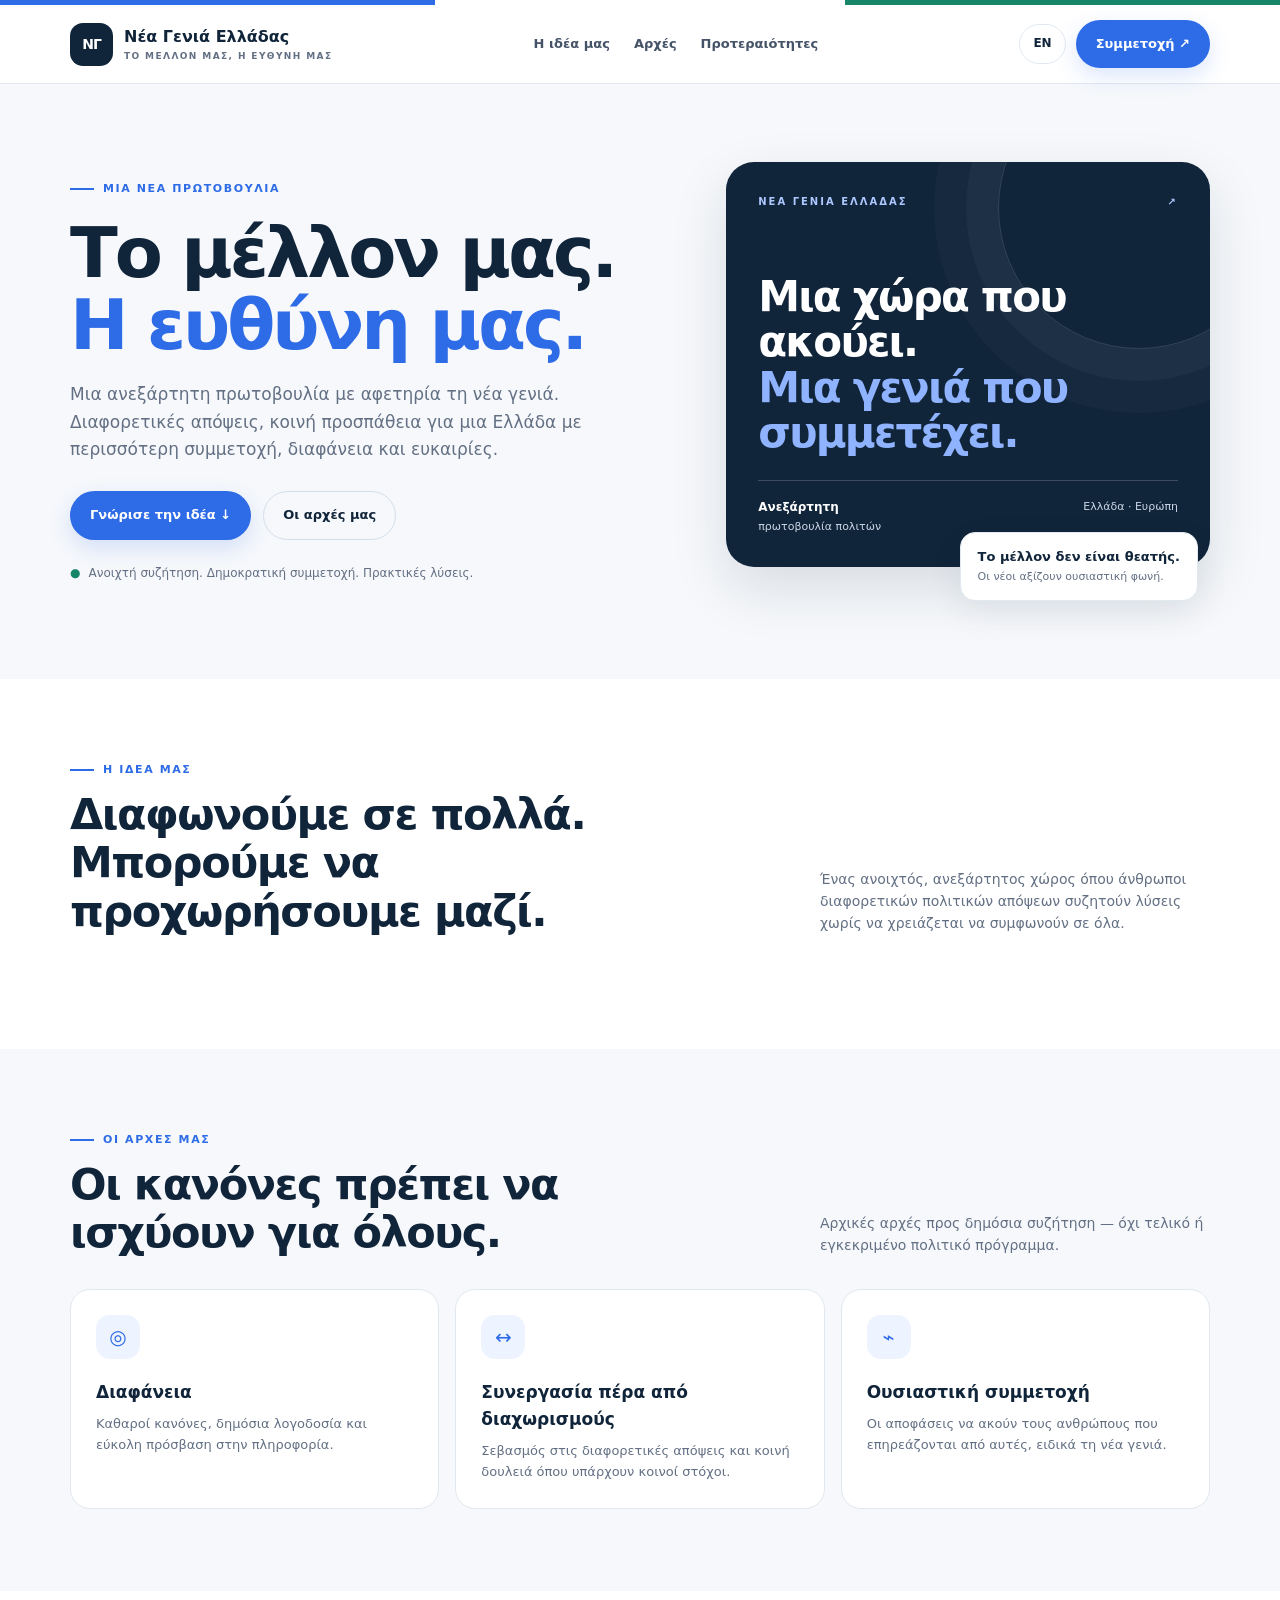
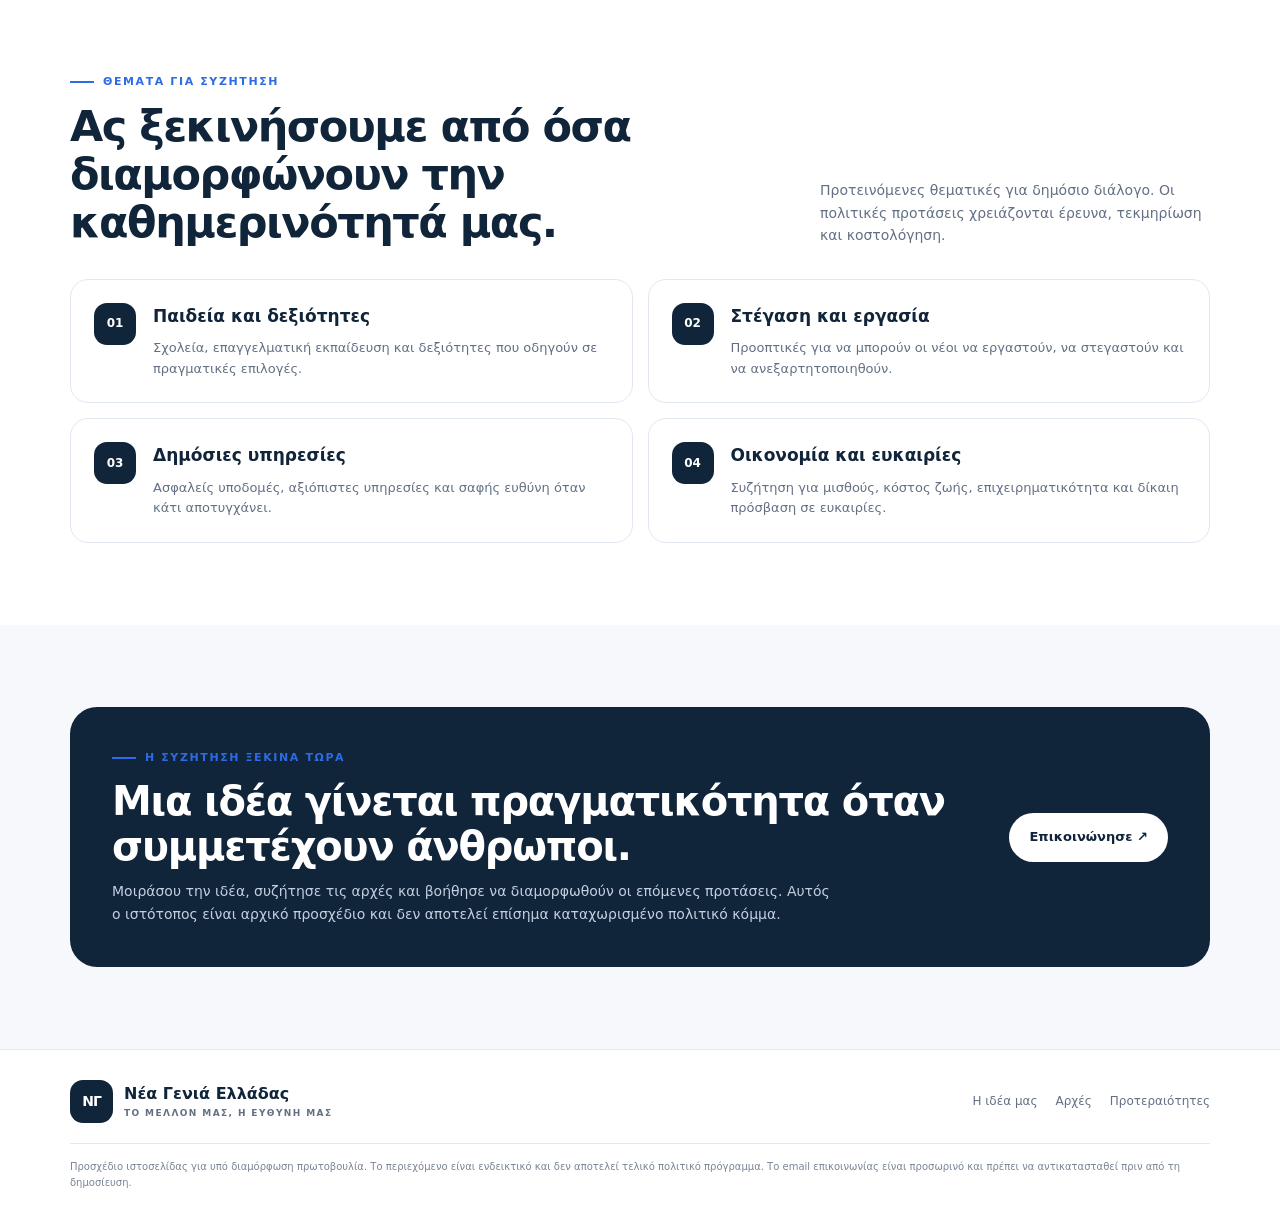
==== index.html @ 16e84921 "Add files via upload" ====
<!doctype html>
<html lang="el">
<head>
<meta charset="utf-8"><meta name="viewport" content="width=device-width,initial-scale=1"><meta name="theme-color" content="#10243a">
<meta name="description" content="Νέα Γενιά Ελλάδας — μια ανεξάρτητη πρωτοβουλία για συμμετοχή, διαφάνεια και ευκαιρίες.">
<title>Νέα Γενιά Ελλάδας | Το μέλλον μας, η ευθύνη μας</title>
<style>
:root{--navy:#10243a;--blue:#2e6be6;--pale:#edf3ff;--ink:#172337;--muted:#637084;--paper:#f6f8fb;--line:#e2e8f0;--green:#168568}*{box-sizing:border-box}html{scroll-behavior:smooth}body{margin:0;font-family:Inter,system-ui,-apple-system,"Segoe UI",sans-serif;color:var(--ink);line-height:1.6}a{color:inherit;text-decoration:none}button{font:inherit;cursor:pointer}.wrap{width:min(1140px,calc(100% - 40px));margin:auto}.stripe{height:5px;background:linear-gradient(90deg,#2e6be6 0 34%,white 34% 66%,#168568 66%)}header{position:sticky;top:0;z-index:5;background:#ffffffed;backdrop-filter:blur(14px);border-bottom:1px solid var(--line)}nav{display:flex;align-items:center;justify-content:space-between;gap:20px;min-height:78px}.brand{display:flex;align-items:center;gap:11px;font-weight:800;color:var(--navy);line-height:1.2}.mark{display:grid;place-items:center;background:var(--navy);color:#fff;border-radius:13px;width:43px;height:43px;font-size:14px;letter-spacing:-1px}.sub{display:block;color:var(--muted);font-size:9px;letter-spacing:1.4px;margin-top:5px}.links{display:flex;gap:24px;font-size:13px;font-weight:650;color:#455368}.links a:hover{color:var(--blue)}.navright{display:flex;gap:10px;align-items:center}.lang,.menu{border:1px solid var(--line);background:#fff;color:var(--navy);border-radius:999px;padding:9px 13px;font-weight:800;font-size:12px}.menu{display:none;border-radius:10px}.btn{display:inline-flex;align-items:center;justify-content:center;border-radius:999px;padding:13px 19px;font-size:13px;font-weight:750;border:1px solid transparent}.primary{background:var(--blue);color:#fff;box-shadow:0 8px 22px #2e6be62c}.outline{border-color:#d5deeb;color:var(--navy)}.hero{background:var(--paper);padding:78px 0;overflow:hidden}.hero-grid{display:grid;grid-template-columns:1.1fr .9fr;align-items:center;gap:65px}.eyebrow{font-size:11px;letter-spacing:1.6px;font-weight:850;color:var(--blue);text-transform:uppercase}.eyebrow:before{content:"";display:inline-block;width:24px;height:2px;background:currentColor;vertical-align:middle;margin-right:9px}h1{font-size:clamp(44px,5.7vw,70px);line-height:1.03;letter-spacing:-3px;color:var(--navy);margin:20px 0}.accent{color:var(--blue)}.lead{font-size:17px;color:var(--muted);max-width:560px;margin-bottom:28px}.actions{display:flex;gap:12px;flex-wrap:wrap}.trust{font-size:12px;color:var(--muted);margin-top:24px}.trust b{color:var(--green);margin-right:8px}.art{background:var(--navy);color:#fff;border-radius:28px;padding:32px;min-height:350px;position:relative;overflow:hidden;box-shadow:0 22px 55px #10243a20}.art:after{content:"";position:absolute;width:280px;height:280px;border:1px solid #ffffff25;border-radius:50%;right:-70px;top:-95px;box-shadow:0 0 0 32px #ffffff08,0 0 0 64px #ffffff06}.art-top,.art-bottom{position:relative;z-index:1;display:flex;justify-content:space-between;gap:15px}.art-top{font-size:10px;font-weight:800;letter-spacing:2px;color:#adc7ff}.art h2{font-size:clamp(32px,3.5vw,42px);line-height:1.08;letter-spacing:-1.8px;margin:64px 0 25px;position:relative;z-index:1}.art h2 span{color:#8fb3ff}.art-bottom{border-top:1px solid #ffffff30;padding-top:17px;color:#cbd7e6;font-size:11px}.art-bottom strong{display:block;color:white;font-size:12px}.float{background:white;border:1px solid var(--line);border-radius:15px;padding:14px 17px;margin:-35px 12px 0 auto;position:relative;z-index:2;width:max-content;max-width:90%;box-shadow:0 12px 35px #10243a12}.float strong,.float span{display:block}.float strong{font-size:13px;color:var(--navy)}.float span{font-size:11px;color:var(--muted)}section.content{padding:82px 0}.soft{background:var(--paper)}.head{display:flex;align-items:end;justify-content:space-between;gap:35px;margin-bottom:32px}.head h2{font-size:clamp(30px,3.8vw,43px);letter-spacing:-1.5px;line-height:1.12;color:var(--navy);margin:12px 0 0;max-width:650px}.head p{max-width:390px;color:var(--muted);font-size:14px;margin:0}.cards{display:grid;grid-template-columns:repeat(3,1fr);gap:16px}.card{padding:25px;border:1px solid var(--line);border-radius:20px;background:#fff}.ico{display:grid;place-items:center;width:44px;height:44px;border-radius:14px;background:var(--pale);color:var(--blue);font-size:20px;margin-bottom:20px}.card h3,.priority h3{color:var(--navy);margin:0 0 8px;font-size:17px}.card p,.priority p{color:var(--muted);font-size:13px;margin:0}.priorities{display:grid;grid-template-columns:repeat(2,1fr);gap:15px}.priority{display:flex;gap:17px;border:1px solid var(--line);border-radius:18px;padding:23px}.num{display:grid;place-items:center;flex:0 0 42px;height:42px;background:var(--navy);color:white;border-radius:13px;font-weight:800;font-size:12px}.banner{background:var(--navy);color:white;border-radius:27px;padding:42px;display:flex;align-items:center;justify-content:space-between;gap:25px}.banner h2{font-size:clamp(27px,3.5vw,40px);line-height:1.12;letter-spacing:-1.2px;margin:12px 0}.banner p{color:#c4d0e0;font-size:14px;max-width:720px;margin:0}.white{background:white;color:var(--navy);white-space:nowrap}.footer{border-top:1px solid var(--line);padding:30px 0}.footrow{display:flex;justify-content:space-between;align-items:center;gap:20px}.footlinks{display:flex;gap:18px;font-size:12px;color:var(--muted)}.fine{font-size:10px;color:#7a8595;border-top:1px solid var(--line);padding-top:15px;margin-top:20px}.mobile{display:none}
@media(max-width:850px){.links{display:none}.menu{display:block}.hero-grid{grid-template-columns:1fr;gap:34px}.hero{padding:58px 0}.art{min-height:320px}.head{display:block}.head p{margin-top:15px}.banner{display:block}.banner .btn{margin-top:22px}}
@media(max-width:600px){.wrap{width:calc(100% - 30px)}nav{min-height:68px}.brand{font-size:13px}.mark{width:39px;height:39px}.sub{font-size:8px}.navright>.primary{display:none}h1{font-size:45px;letter-spacing:-2px}.lead{font-size:15px}.cards,.priorities{grid-template-columns:1fr}.card{padding:22px}.content{padding:62px 0!important}.art{padding:25px;min-height:295px}.art h2{font-size:33px;margin-top:47px}.banner{padding:27px 22px}.footrow{align-items:flex-start;flex-direction:column}.mobile.open{display:grid;gap:8px;padding:0 0 16px}.mobile a{padding:7px 0;font-size:14px;color:#455368}}@media(prefers-reduced-motion:reduce){html{scroll-behavior:auto}}
</style></head>
<body><div class="stripe"></div><header><div class="wrap"><nav><a class="brand" href="#home"><span class="mark">ΝΓ</span><span><span data-el="Νέα Γενιά Ελλάδας" data-en="New Generation of Greece">Νέα Γενιά Ελλάδας</span><span class="sub" data-el="ΤΟ ΜΕΛΛΟΝ ΜΑΣ, Η ΕΥΘΥΝΗ ΜΑΣ" data-en="OUR FUTURE, OUR RESPONSIBILITY">ΤΟ ΜΕΛΛΟΝ ΜΑΣ, Η ΕΥΘΥΝΗ ΜΑΣ</span></span></a><div class="links"><a href="#about" data-el="Η ιδέα μας" data-en="Our idea">Η ιδέα μας</a><a href="#principles" data-el="Αρχές" data-en="Principles">Αρχές</a><a href="#priorities" data-el="Προτεραιότητες" data-en="Priorities">Προτεραιότητες</a></div><div class="navright"><button class="lang" id="lang" type="button">EN</button><a class="btn primary" href="#join" data-el="Συμμετοχή ↗" data-en="Get involved ↗">Συμμετοχή ↗</a><button class="menu" id="menubtn" aria-expanded="false" aria-label="Menu">☰</button></div></nav><div class="mobile" id="mobile"><a href="#about" data-el="Η ιδέα μας" data-en="Our idea">Η ιδέα μας</a><a href="#principles" data-el="Αρχές" data-en="Principles">Αρχές</a><a href="#priorities" data-el="Προτεραιότητες" data-en="Priorities">Προτεραιότητες</a><a href="#join" data-el="Συμμετοχή" data-en="Get involved">Συμμετοχή</a></div></div></header>
<main><section class="hero" id="home"><div class="wrap hero-grid"><div><div class="eyebrow" data-el="ΜΙΑ ΝΕΑ ΠΡΩΤΟΒΟΥΛΙΑ" data-en="A NEW INITIATIVE">ΜΙΑ ΝΕΑ ΠΡΩΤΟΒΟΥΛΙΑ</div><h1 data-el="Το μέλλον μας.<br><span class='accent'>Η ευθύνη μας.</span>" data-en="Our future.<br><span class='accent'>Our responsibility.</span>">Το μέλλον μας.<br><span class="accent">Η ευθύνη μας.</span></h1><p class="lead" data-el="Μια ανεξάρτητη πρωτοβουλία με αφετηρία τη νέα γενιά. Διαφορετικές απόψεις, κοινή προσπάθεια για μια Ελλάδα με περισσότερη συμμετοχή, διαφάνεια και ευκαιρίες." data-en="An independent initiative shaped by the next generation. Different perspectives, working together for a Greece with more participation, transparency and opportunity.">Μια ανεξάρτητη πρωτοβουλία με αφετηρία τη νέα γενιά. Διαφορετικές απόψεις, κοινή προσπάθεια για μια Ελλάδα με περισσότερη συμμετοχή, διαφάνεια και ευκαιρίες.</p><div class="actions"><a class="btn primary" href="#about" data-el="Γνώρισε την ιδέα ↓" data-en="Explore the idea ↓">Γνώρισε την ιδέα ↓</a><a class="btn outline" href="#principles" data-el="Οι αρχές μας" data-en="Our principles">Οι αρχές μας</a></div><div class="trust"><b>●</b><span data-el="Ανοιχτή συζήτηση. Δημοκρατική συμμετοχή. Πρακτικές λύσεις." data-en="Open discussion. Democratic participation. Practical solutions.">Ανοιχτή συζήτηση. Δημοκρατική συμμετοχή. Πρακτικές λύσεις.</span></div></div><div><div class="art"><div class="art-top"><span>ΝΕΑ ΓΕΝΙΑ ΕΛΛΑΔΑΣ</span><span>↗</span></div><h2 data-el="Μια χώρα που ακούει.<br><span>Μια γενιά που συμμετέχει.</span>" data-en="A country that listens.<br><span>A generation that participates.</span>">Μια χώρα που ακούει.<br><span>Μια γενιά που συμμετέχει.</span></h2><div class="art-bottom"><span><strong data-el="Ανεξάρτητη" data-en="Independent">Ανεξάρτητη</strong><span data-el="πρωτοβουλία πολιτών" data-en="civic initiative">πρωτοβουλία πολιτών</span></span><span data-el="Ελλάδα · Ευρώπη" data-en="Greece · Europe">Ελλάδα · Ευρώπη</span></div></div><div class="float"><strong data-el="Το μέλλον δεν είναι θεατής." data-en="The future isn't a spectator.">Το μέλλον δεν είναι θεατής.</strong><span data-el="Οι νέοι αξίζουν ουσιαστική φωνή." data-en="Young people deserve a meaningful voice.">Οι νέοι αξίζουν ουσιαστική φωνή.</span></div></div></div></section>
<section class="content" id="about"><div class="wrap"><div class="head"><div><div class="eyebrow" data-el="Η ΙΔΕΑ ΜΑΣ" data-en="OUR IDEA">Η ΙΔΕΑ ΜΑΣ</div><h2 data-el="Διαφωνούμε σε πολλά. Μπορούμε να προχωρήσουμε μαζί." data-en="We may disagree on many things. We can still move forward together.">Διαφωνούμε σε πολλά. Μπορούμε να προχωρήσουμε μαζί.</h2></div><p data-el="Ένας ανοιχτός, ανεξάρτητος χώρος όπου άνθρωποι διαφορετικών πολιτικών απόψεων συζητούν λύσεις χωρίς να χρειάζεται να συμφωνούν σε όλα." data-en="An open, independent space where people with different political views can discuss solutions without having to agree on everything.">Ένας ανοιχτός, ανεξάρτητος χώρος όπου άνθρωποι διαφορετικών πολιτικών απόψεων συζητούν λύσεις χωρίς να χρειάζεται να συμφωνούν σε όλα.</p></div></div></section>
<section class="content soft" id="principles"><div class="wrap"><div class="head"><div><div class="eyebrow" data-el="ΟΙ ΑΡΧΕΣ ΜΑΣ" data-en="OUR PRINCIPLES">ΟΙ ΑΡΧΕΣ ΜΑΣ</div><h2 data-el="Οι κανόνες πρέπει να ισχύουν για όλους." data-en="The rules should apply to everyone.">Οι κανόνες πρέπει να ισχύουν για όλους.</h2></div><p data-el="Αρχικές αρχές προς δημόσια συζήτηση — όχι τελικό ή εγκεκριμένο πολιτικό πρόγραμμα." data-en="Initial principles for public discussion—not a final or formally adopted political platform.">Αρχικές αρχές προς δημόσια συζήτηση — όχι τελικό ή εγκεκριμένο πολιτικό πρόγραμμα.</p></div><div class="cards"><article class="card"><div class="ico">◎</div><h3 data-el="Διαφάνεια" data-en="Transparency">Διαφάνεια</h3><p data-el="Καθαροί κανόνες, δημόσια λογοδοσία και εύκολη πρόσβαση στην πληροφορία." data-en="Clear rules, public accountability and accessible information.">Καθαροί κανόνες, δημόσια λογοδοσία και εύκολη πρόσβαση στην πληροφορία.</p></article><article class="card"><div class="ico">↔</div><h3 data-el="Συνεργασία πέρα από διαχωρισμούς" data-en="Cooperation across divides">Συνεργασία πέρα από διαχωρισμούς</h3><p data-el="Σεβασμός στις διαφορετικές απόψεις και κοινή δουλειά όπου υπάρχουν κοινοί στόχοι." data-en="Respect for different viewpoints and collaboration where goals overlap.">Σεβασμός στις διαφορετικές απόψεις και κοινή δουλειά όπου υπάρχουν κοινοί στόχοι.</p></article><article class="card"><div class="ico">⌁</div><h3 data-el="Ουσιαστική συμμετοχή" data-en="Meaningful participation">Ουσιαστική συμμετοχή</h3><p data-el="Οι αποφάσεις να ακούν τους ανθρώπους που επηρεάζονται από αυτές, ειδικά τη νέα γενιά." data-en="Decisions should hear from the people they affect, especially the next generation.">Οι αποφάσεις να ακούν τους ανθρώπους που επηρεάζονται από αυτές, ειδικά τη νέα γενιά.</p></article></div></div></section>
<section class="content" id="priorities"><div class="wrap"><div class="head"><div><div class="eyebrow" data-el="ΘΕΜΑΤΑ ΓΙΑ ΣΥΖΗΤΗΣΗ" data-en="ISSUES TO DISCUSS">ΘΕΜΑΤΑ ΓΙΑ ΣΥΖΗΤΗΣΗ</div><h2 data-el="Ας ξεκινήσουμε από όσα διαμορφώνουν την καθημερινότητά μας." data-en="Let's start with the things that shape everyday life.">Ας ξεκινήσουμε από όσα διαμορφώνουν την καθημερινότητά μας.</h2></div><p data-el="Προτεινόμενες θεματικές για δημόσιο διάλογο. Οι πολιτικές προτάσεις χρειάζονται έρευνα, τεκμηρίωση και κοστολόγηση." data-en="Suggested topics for public discussion. Policy proposals need research, evidence and costing.">Προτεινόμενες θεματικές για δημόσιο διάλογο. Οι πολιτικές προτάσεις χρειάζονται έρευνα, τεκμηρίωση και κοστολόγηση.</p></div><div class="priorities"><article class="priority"><div class="num">01</div><div><h3 data-el="Παιδεία και δεξιότητες" data-en="Education and skills">Παιδεία και δεξιότητες</h3><p data-el="Σχολεία, επαγγελματική εκπαίδευση και δεξιότητες που οδηγούν σε πραγματικές επιλογές." data-en="Schools, vocational education and skills that lead to real choices.">Σχολεία, επαγγελματική εκπαίδευση και δεξιότητες που οδηγούν σε πραγματικές επιλογές.</p></div></article><article class="priority"><div class="num">02</div><div><h3 data-el="Στέγαση και εργασία" data-en="Housing and work">Στέγαση και εργασία</h3><p data-el="Προοπτικές για να μπορούν οι νέοι να εργαστούν, να στεγαστούν και να ανεξαρτητοποιηθούν." data-en="Prospects that help young people work, find housing and become independent.">Προοπτικές για να μπορούν οι νέοι να εργαστούν, να στεγαστούν και να ανεξαρτητοποιηθούν.</p></div></article><article class="priority"><div class="num">03</div><div><h3 data-el="Δημόσιες υπηρεσίες" data-en="Public services">Δημόσιες υπηρεσίες</h3><p data-el="Ασφαλείς υποδομές, αξιόπιστες υπηρεσίες και σαφής ευθύνη όταν κάτι αποτυγχάνει." data-en="Safe infrastructure, reliable services and clear accountability when things fail.">Ασφαλείς υποδομές, αξιόπιστες υπηρεσίες και σαφής ευθύνη όταν κάτι αποτυγχάνει.</p></div></article><article class="priority"><div class="num">04</div><div><h3 data-el="Οικονομία και ευκαιρίες" data-en="Economy and opportunity">Οικονομία και ευκαιρίες</h3><p data-el="Συζήτηση για μισθούς, κόστος ζωής, επιχειρηματικότητα και δίκαιη πρόσβαση σε ευκαιρίες." data-en="Discussion about wages, living costs, entrepreneurship and fair access to opportunity.">Συζήτηση για μισθούς, κόστος ζωής, επιχειρηματικότητα και δίκαιη πρόσβαση σε ευκαιρίες.</p></div></article></div></div></section>
<section class="content soft" id="join"><div class="wrap"><div class="banner"><div><div class="eyebrow" data-el="Η ΣΥΖΗΤΗΣΗ ΞΕΚΙΝΑ ΤΩΡΑ" data-en="THE CONVERSATION STARTS NOW">Η ΣΥΖΗΤΗΣΗ ΞΕΚΙΝΑ ΤΩΡΑ</div><h2 data-el="Μια ιδέα γίνεται πραγματικότητα όταν συμμετέχουν άνθρωποι." data-en="An idea becomes real when people take part.">Μια ιδέα γίνεται πραγματικότητα όταν συμμετέχουν άνθρωποι.</h2><p data-el="Μοιράσου την ιδέα, συζήτησε τις αρχές και βοήθησε να διαμορφωθούν οι επόμενες προτάσεις. Αυτός ο ιστότοπος είναι αρχικό προσχέδιο και δεν αποτελεί επίσημα καταχωρισμένο πολιτικό κόμμα." data-en="Share the idea, discuss the principles and help shape future proposals. This is an early website draft, not a formally registered political party.">Μοιράσου την ιδέα, συζήτησε τις αρχές και βοήθησε να διαμορφωθούν οι επόμενες προτάσεις. Αυτός ο ιστότοπος είναι αρχικό προσχέδιο και δεν αποτελεί επίσημα καταχωρισμένο πολιτικό κόμμα.</p></div><a class="btn white" href="mailto:hello@example.com?subject=Νέα%20Γενιά%20Ελλάδας" data-el="Επικοινώνησε ↗" data-en="Get in touch ↗">Επικοινώνησε ↗</a></div></div></section></main>
<footer class="footer"><div class="wrap"><div class="footrow"><a class="brand" href="#home"><span class="mark">ΝΓ</span><span>Νέα Γενιά Ελλάδας<span class="sub">ΤΟ ΜΕΛΛΟΝ ΜΑΣ, Η ΕΥΘΥΝΗ ΜΑΣ</span></span></a><div class="footlinks"><a href="#about" data-el="Η ιδέα μας" data-en="Our idea">Η ιδέα μας</a><a href="#principles" data-el="Αρχές" data-en="Principles">Αρχές</a><a href="#priorities" data-el="Προτεραιότητες" data-en="Priorities">Προτεραιότητες</a></div></div><div class="fine" data-el="Προσχέδιο ιστοσελίδας για υπό διαμόρφωση πρωτοβουλία. Το περιεχόμενο είναι ενδεικτικό και δεν αποτελεί τελικό πολιτικό πρόγραμμα. Το email επικοινωνίας είναι προσωρινό και πρέπει να αντικατασταθεί πριν από τη δημοσίευση." data-en="Website draft for an initiative in development. Content is illustrative, not a final political platform. The contact email is a placeholder and must be replaced before publishing.">Προσχέδιο ιστοσελίδας για υπό διαμόρφωση πρωτοβουλία. Το περιεχόμενο είναι ενδεικτικό και δεν αποτελεί τελικό πολιτικό πρόγραμμα. Το email επικοινωνίας είναι προσωρινό και πρέπει να αντικατασταθεί πριν από τη δημοσίευση.</div></div></footer>
<script>(()=>{let lang='el';const btn=document.getElementById('lang');btn.addEventListener('click',()=>{lang=lang==='el'?'en':'el';document.documentElement.lang=lang;document.querySelectorAll('[data-el][data-en]').forEach(e=>e.innerHTML=e.dataset[lang]);btn.textContent=lang==='el'?'EN':'ΕΛ';document.title=lang==='el'?'Νέα Γενιά Ελλάδας | Το μέλλον μας, η ευθύνη μας':'New Generation of Greece | Our future, our responsibility'});const mb=document.getElementById('menubtn'),panel=document.getElementById('mobile');mb.addEventListener('click',()=>{const open=panel.classList.toggle('open');mb.setAttribute('aria-expanded',String(open));mb.textContent=open?'✕':'☰'});panel.querySelectorAll('a').forEach(a=>a.addEventListener('click',()=>{panel.classList.remove('open');mb.setAttribute('aria-expanded','false');mb.textContent='☰'}))})();</script>
</body></html>
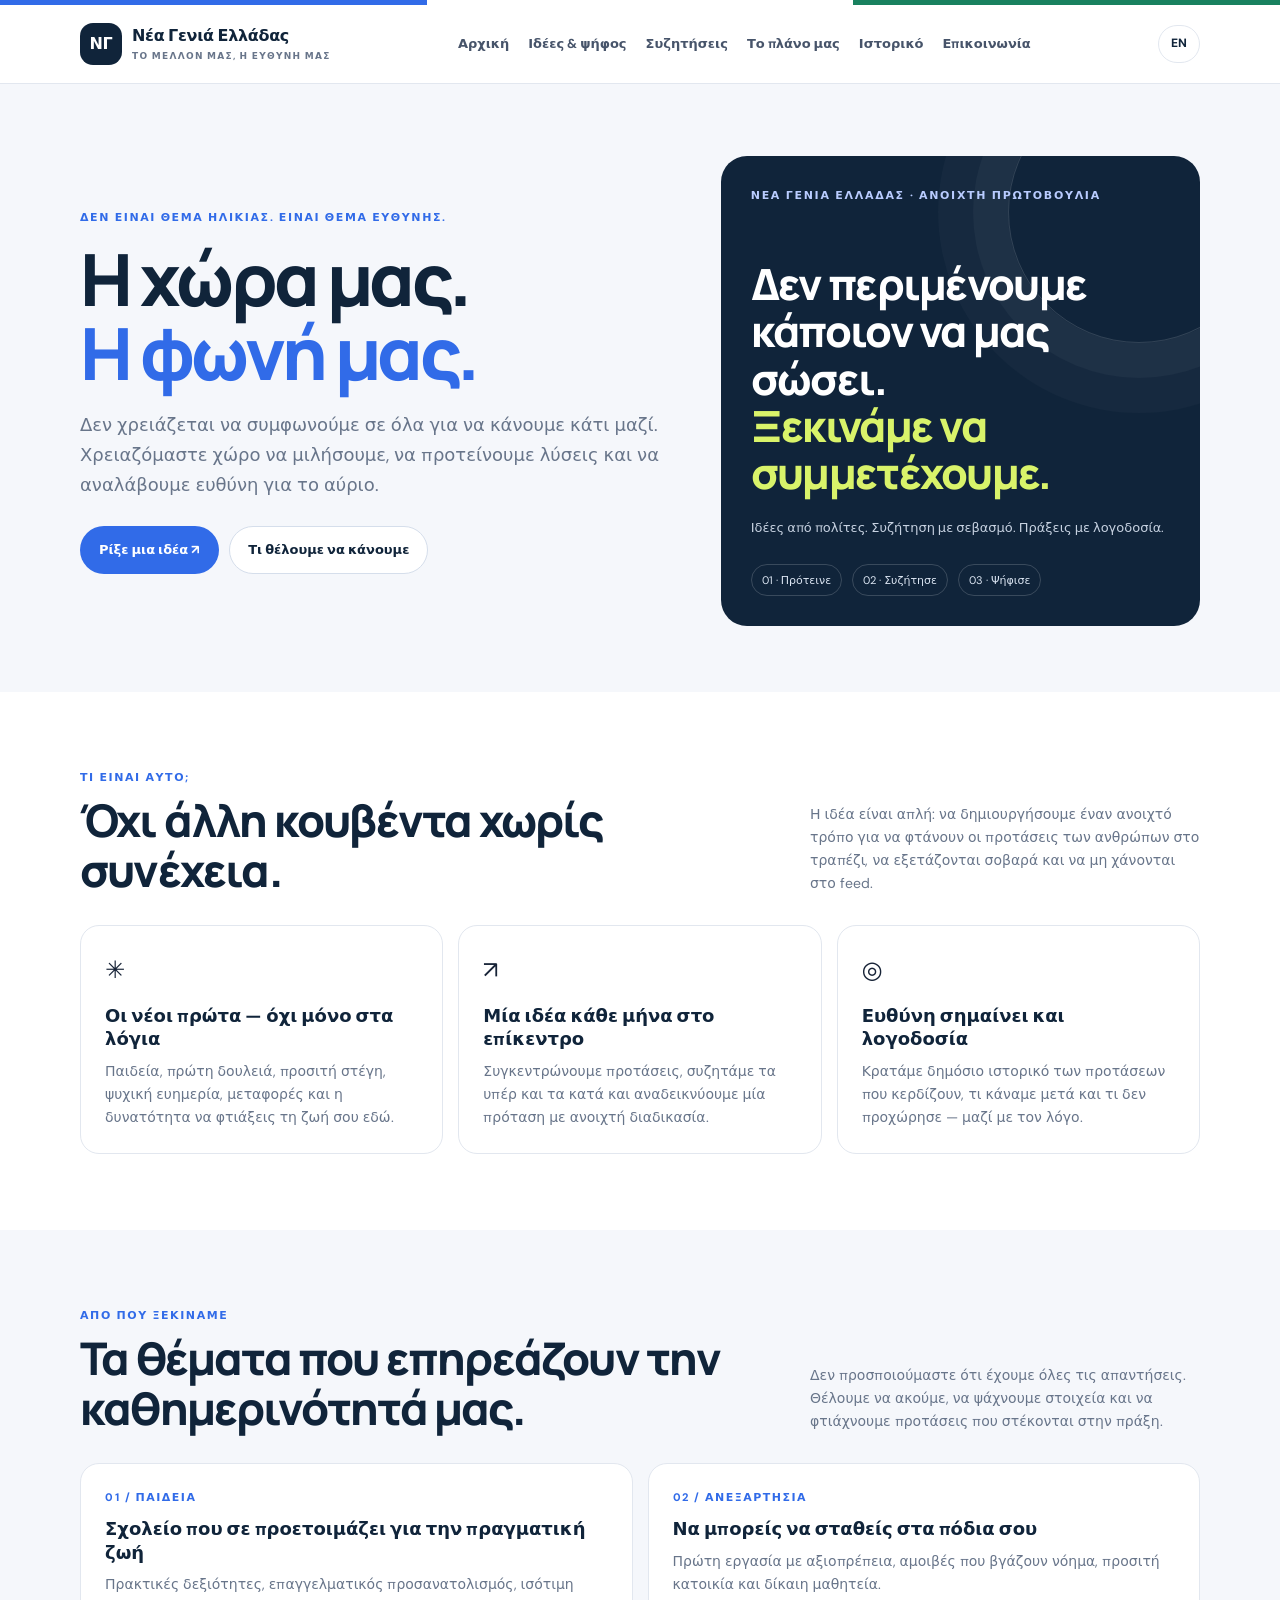
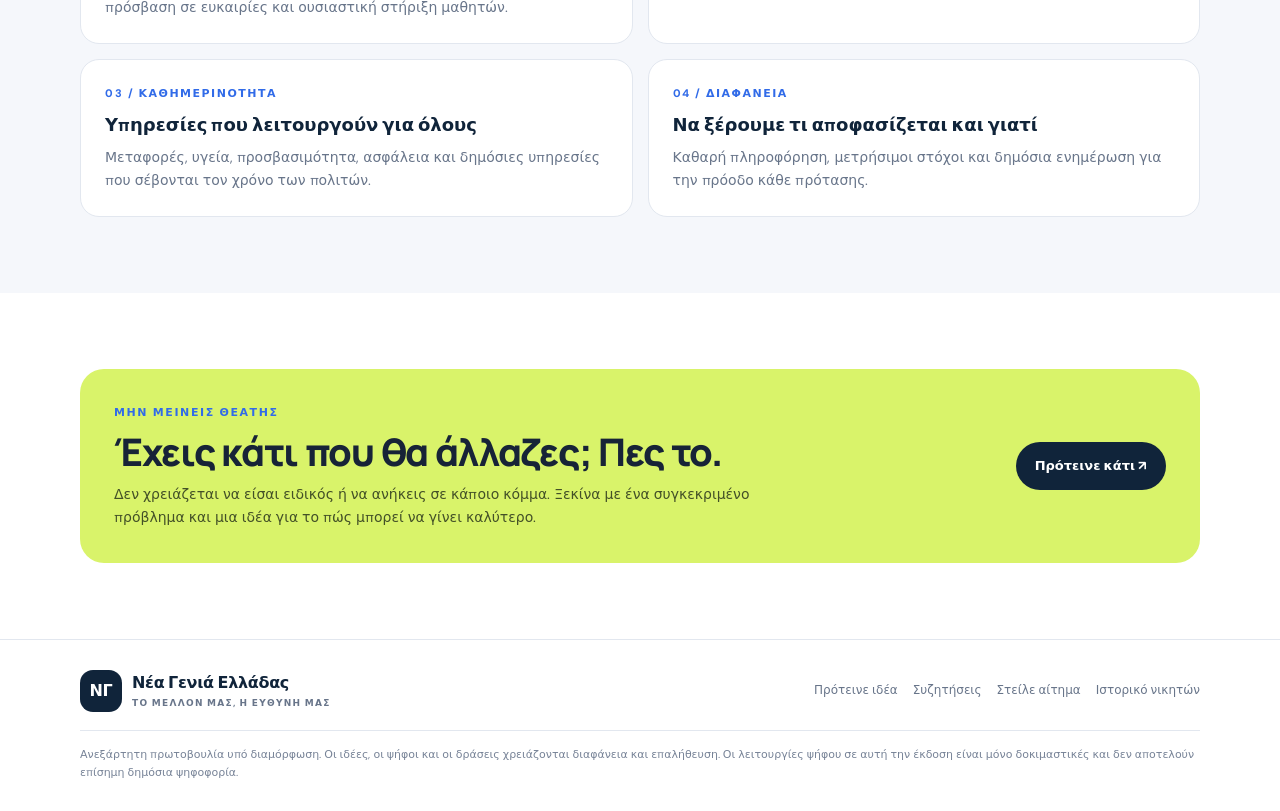
==== commit 8fd79c7c: "Add files via upload" ====
--- a/index.html
+++ b/index.html
@@ -1,20 +1,4 @@
-<!doctype html>
-<html lang="el">
-<head>
-<meta charset="utf-8"><meta name="viewport" content="width=device-width,initial-scale=1"><meta name="theme-color" content="#10243a">
-<meta name="description" content="Νέα Γενιά Ελλάδας — μια ανεξάρτητη πρωτοβουλία για συμμετοχή, διαφάνεια και ευκαιρίες.">
-<title>Νέα Γενιά Ελλάδας | Το μέλλον μας, η ευθύνη μας</title>
-<style>
-:root{--navy:#10243a;--blue:#2e6be6;--pale:#edf3ff;--ink:#172337;--muted:#637084;--paper:#f6f8fb;--line:#e2e8f0;--green:#168568}*{box-sizing:border-box}html{scroll-behavior:smooth}body{margin:0;font-family:Inter,system-ui,-apple-system,"Segoe UI",sans-serif;color:var(--ink);line-height:1.6}a{color:inherit;text-decoration:none}button{font:inherit;cursor:pointer}.wrap{width:min(1140px,calc(100% - 40px));margin:auto}.stripe{height:5px;background:linear-gradient(90deg,#2e6be6 0 34%,white 34% 66%,#168568 66%)}header{position:sticky;top:0;z-index:5;background:#ffffffed;backdrop-filter:blur(14px);border-bottom:1px solid var(--line)}nav{display:flex;align-items:center;justify-content:space-between;gap:20px;min-height:78px}.brand{display:flex;align-items:center;gap:11px;font-weight:800;color:var(--navy);line-height:1.2}.mark{display:grid;place-items:center;background:var(--navy);color:#fff;border-radius:13px;width:43px;height:43px;font-size:14px;letter-spacing:-1px}.sub{display:block;color:var(--muted);font-size:9px;letter-spacing:1.4px;margin-top:5px}.links{display:flex;gap:24px;font-size:13px;font-weight:650;color:#455368}.links a:hover{color:var(--blue)}.navright{display:flex;gap:10px;align-items:center}.lang,.menu{border:1px solid var(--line);background:#fff;color:var(--navy);border-radius:999px;padding:9px 13px;font-weight:800;font-size:12px}.menu{display:none;border-radius:10px}.btn{display:inline-flex;align-items:center;justify-content:center;border-radius:999px;padding:13px 19px;font-size:13px;font-weight:750;border:1px solid transparent}.primary{background:var(--blue);color:#fff;box-shadow:0 8px 22px #2e6be62c}.outline{border-color:#d5deeb;color:var(--navy)}.hero{background:var(--paper);padding:78px 0;overflow:hidden}.hero-grid{display:grid;grid-template-columns:1.1fr .9fr;align-items:center;gap:65px}.eyebrow{font-size:11px;letter-spacing:1.6px;font-weight:850;color:var(--blue);text-transform:uppercase}.eyebrow:before{content:"";display:inline-block;width:24px;height:2px;background:currentColor;vertical-align:middle;margin-right:9px}h1{font-size:clamp(44px,5.7vw,70px);line-height:1.03;letter-spacing:-3px;color:var(--navy);margin:20px 0}.accent{color:var(--blue)}.lead{font-size:17px;color:var(--muted);max-width:560px;margin-bottom:28px}.actions{display:flex;gap:12px;flex-wrap:wrap}.trust{font-size:12px;color:var(--muted);margin-top:24px}.trust b{color:var(--green);margin-right:8px}.art{background:var(--navy);color:#fff;border-radius:28px;padding:32px;min-height:350px;position:relative;overflow:hidden;box-shadow:0 22px 55px #10243a20}.art:after{content:"";position:absolute;width:280px;height:280px;border:1px solid #ffffff25;border-radius:50%;right:-70px;top:-95px;box-shadow:0 0 0 32px #ffffff08,0 0 0 64px #ffffff06}.art-top,.art-bottom{position:relative;z-index:1;display:flex;justify-content:space-between;gap:15px}.art-top{font-size:10px;font-weight:800;letter-spacing:2px;color:#adc7ff}.art h2{font-size:clamp(32px,3.5vw,42px);line-height:1.08;letter-spacing:-1.8px;margin:64px 0 25px;position:relative;z-index:1}.art h2 span{color:#8fb3ff}.art-bottom{border-top:1px solid #ffffff30;padding-top:17px;color:#cbd7e6;font-size:11px}.art-bottom strong{display:block;color:white;font-size:12px}.float{background:white;border:1px solid var(--line);border-radius:15px;padding:14px 17px;margin:-35px 12px 0 auto;position:relative;z-index:2;width:max-content;max-width:90%;box-shadow:0 12px 35px #10243a12}.float strong,.float span{display:block}.float strong{font-size:13px;color:var(--navy)}.float span{font-size:11px;color:var(--muted)}section.content{padding:82px 0}.soft{background:var(--paper)}.head{display:flex;align-items:end;justify-content:space-between;gap:35px;margin-bottom:32px}.head h2{font-size:clamp(30px,3.8vw,43px);letter-spacing:-1.5px;line-height:1.12;color:var(--navy);margin:12px 0 0;max-width:650px}.head p{max-width:390px;color:var(--muted);font-size:14px;margin:0}.cards{display:grid;grid-template-columns:repeat(3,1fr);gap:16px}.card{padding:25px;border:1px solid var(--line);border-radius:20px;background:#fff}.ico{display:grid;place-items:center;width:44px;height:44px;border-radius:14px;background:var(--pale);color:var(--blue);font-size:20px;margin-bottom:20px}.card h3,.priority h3{color:var(--navy);margin:0 0 8px;font-size:17px}.card p,.priority p{color:var(--muted);font-size:13px;margin:0}.priorities{display:grid;grid-template-columns:repeat(2,1fr);gap:15px}.priority{display:flex;gap:17px;border:1px solid var(--line);border-radius:18px;padding:23px}.num{display:grid;place-items:center;flex:0 0 42px;height:42px;background:var(--navy);color:white;border-radius:13px;font-weight:800;font-size:12px}.banner{background:var(--navy);color:white;border-radius:27px;padding:42px;display:flex;align-items:center;justify-content:space-between;gap:25px}.banner h2{font-size:clamp(27px,3.5vw,40px);line-height:1.12;letter-spacing:-1.2px;margin:12px 0}.banner p{color:#c4d0e0;font-size:14px;max-width:720px;margin:0}.white{background:white;color:var(--navy);white-space:nowrap}.footer{border-top:1px solid var(--line);padding:30px 0}.footrow{display:flex;justify-content:space-between;align-items:center;gap:20px}.footlinks{display:flex;gap:18px;font-size:12px;color:var(--muted)}.fine{font-size:10px;color:#7a8595;border-top:1px solid var(--line);padding-top:15px;margin-top:20px}.mobile{display:none}
-@media(max-width:850px){.links{display:none}.menu{display:block}.hero-grid{grid-template-columns:1fr;gap:34px}.hero{padding:58px 0}.art{min-height:320px}.head{display:block}.head p{margin-top:15px}.banner{display:block}.banner .btn{margin-top:22px}}
-@media(max-width:600px){.wrap{width:calc(100% - 30px)}nav{min-height:68px}.brand{font-size:13px}.mark{width:39px;height:39px}.sub{font-size:8px}.navright>.primary{display:none}h1{font-size:45px;letter-spacing:-2px}.lead{font-size:15px}.cards,.priorities{grid-template-columns:1fr}.card{padding:22px}.content{padding:62px 0!important}.art{padding:25px;min-height:295px}.art h2{font-size:33px;margin-top:47px}.banner{padding:27px 22px}.footrow{align-items:flex-start;flex-direction:column}.mobile.open{display:grid;gap:8px;padding:0 0 16px}.mobile a{padding:7px 0;font-size:14px;color:#455368}}@media(prefers-reduced-motion:reduce){html{scroll-behavior:auto}}
-</style></head>
-<body><div class="stripe"></div><header><div class="wrap"><nav><a class="brand" href="#home"><span class="mark">ΝΓ</span><span><span data-el="Νέα Γενιά Ελλάδας" data-en="New Generation of Greece">Νέα Γενιά Ελλάδας</span><span class="sub" data-el="ΤΟ ΜΕΛΛΟΝ ΜΑΣ, Η ΕΥΘΥΝΗ ΜΑΣ" data-en="OUR FUTURE, OUR RESPONSIBILITY">ΤΟ ΜΕΛΛΟΝ ΜΑΣ, Η ΕΥΘΥΝΗ ΜΑΣ</span></span></a><div class="links"><a href="#about" data-el="Η ιδέα μας" data-en="Our idea">Η ιδέα μας</a><a href="#principles" data-el="Αρχές" data-en="Principles">Αρχές</a><a href="#priorities" data-el="Προτεραιότητες" data-en="Priorities">Προτεραιότητες</a></div><div class="navright"><button class="lang" id="lang" type="button">EN</button><a class="btn primary" href="#join" data-el="Συμμετοχή ↗" data-en="Get involved ↗">Συμμετοχή ↗</a><button class="menu" id="menubtn" aria-expanded="false" aria-label="Menu">☰</button></div></nav><div class="mobile" id="mobile"><a href="#about" data-el="Η ιδέα μας" data-en="Our idea">Η ιδέα μας</a><a href="#principles" data-el="Αρχές" data-en="Principles">Αρχές</a><a href="#priorities" data-el="Προτεραιότητες" data-en="Priorities">Προτεραιότητες</a><a href="#join" data-el="Συμμετοχή" data-en="Get involved">Συμμετοχή</a></div></div></header>
-<main><section class="hero" id="home"><div class="wrap hero-grid"><div><div class="eyebrow" data-el="ΜΙΑ ΝΕΑ ΠΡΩΤΟΒΟΥΛΙΑ" data-en="A NEW INITIATIVE">ΜΙΑ ΝΕΑ ΠΡΩΤΟΒΟΥΛΙΑ</div><h1 data-el="Το μέλλον μας.<br><span class='accent'>Η ευθύνη μας.</span>" data-en="Our future.<br><span class='accent'>Our responsibility.</span>">Το μέλλον μας.<br><span class="accent">Η ευθύνη μας.</span></h1><p class="lead" data-el="Μια ανεξάρτητη πρωτοβουλία με αφετηρία τη νέα γενιά. Διαφορετικές απόψεις, κοινή προσπάθεια για μια Ελλάδα με περισσότερη συμμετοχή, διαφάνεια και ευκαιρίες." data-en="An independent initiative shaped by the next generation. Different perspectives, working together for a Greece with more participation, transparency and opportunity.">Μια ανεξάρτητη πρωτοβουλία με αφετηρία τη νέα γενιά. Διαφορετικές απόψεις, κοινή προσπάθεια για μια Ελλάδα με περισσότερη συμμετοχή, διαφάνεια και ευκαιρίες.</p><div class="actions"><a class="btn primary" href="#about" data-el="Γνώρισε την ιδέα ↓" data-en="Explore the idea ↓">Γνώρισε την ιδέα ↓</a><a class="btn outline" href="#principles" data-el="Οι αρχές μας" data-en="Our principles">Οι αρχές μας</a></div><div class="trust"><b>●</b><span data-el="Ανοιχτή συζήτηση. Δημοκρατική συμμετοχή. Πρακτικές λύσεις." data-en="Open discussion. Democratic participation. Practical solutions.">Ανοιχτή συζήτηση. Δημοκρατική συμμετοχή. Πρακτικές λύσεις.</span></div></div><div><div class="art"><div class="art-top"><span>ΝΕΑ ΓΕΝΙΑ ΕΛΛΑΔΑΣ</span><span>↗</span></div><h2 data-el="Μια χώρα που ακούει.<br><span>Μια γενιά που συμμετέχει.</span>" data-en="A country that listens.<br><span>A generation that participates.</span>">Μια χώρα που ακούει.<br><span>Μια γενιά που συμμετέχει.</span></h2><div class="art-bottom"><span><strong data-el="Ανεξάρτητη" data-en="Independent">Ανεξάρτητη</strong><span data-el="πρωτοβουλία πολιτών" data-en="civic initiative">πρωτοβουλία πολιτών</span></span><span data-el="Ελλάδα · Ευρώπη" data-en="Greece · Europe">Ελλάδα · Ευρώπη</span></div></div><div class="float"><strong data-el="Το μέλλον δεν είναι θεατής." data-en="The future isn't a spectator.">Το μέλλον δεν είναι θεατής.</strong><span data-el="Οι νέοι αξίζουν ουσιαστική φωνή." data-en="Young people deserve a meaningful voice.">Οι νέοι αξίζουν ουσιαστική φωνή.</span></div></div></div></section>
-<section class="content" id="about"><div class="wrap"><div class="head"><div><div class="eyebrow" data-el="Η ΙΔΕΑ ΜΑΣ" data-en="OUR IDEA">Η ΙΔΕΑ ΜΑΣ</div><h2 data-el="Διαφωνούμε σε πολλά. Μπορούμε να προχωρήσουμε μαζί." data-en="We may disagree on many things. We can still move forward together.">Διαφωνούμε σε πολλά. Μπορούμε να προχωρήσουμε μαζί.</h2></div><p data-el="Ένας ανοιχτός, ανεξάρτητος χώρος όπου άνθρωποι διαφορετικών πολιτικών απόψεων συζητούν λύσεις χωρίς να χρειάζεται να συμφωνούν σε όλα." data-en="An open, independent space where people with different political views can discuss solutions without having to agree on everything.">Ένας ανοιχτός, ανεξάρτητος χώρος όπου άνθρωποι διαφορετικών πολιτικών απόψεων συζητούν λύσεις χωρίς να χρειάζεται να συμφωνούν σε όλα.</p></div></div></section>
-<section class="content soft" id="principles"><div class="wrap"><div class="head"><div><div class="eyebrow" data-el="ΟΙ ΑΡΧΕΣ ΜΑΣ" data-en="OUR PRINCIPLES">ΟΙ ΑΡΧΕΣ ΜΑΣ</div><h2 data-el="Οι κανόνες πρέπει να ισχύουν για όλους." data-en="The rules should apply to everyone.">Οι κανόνες πρέπει να ισχύουν για όλους.</h2></div><p data-el="Αρχικές αρχές προς δημόσια συζήτηση — όχι τελικό ή εγκεκριμένο πολιτικό πρόγραμμα." data-en="Initial principles for public discussion—not a final or formally adopted political platform.">Αρχικές αρχές προς δημόσια συζήτηση — όχι τελικό ή εγκεκριμένο πολιτικό πρόγραμμα.</p></div><div class="cards"><article class="card"><div class="ico">◎</div><h3 data-el="Διαφάνεια" data-en="Transparency">Διαφάνεια</h3><p data-el="Καθαροί κανόνες, δημόσια λογοδοσία και εύκολη πρόσβαση στην πληροφορία." data-en="Clear rules, public accountability and accessible information.">Καθαροί κανόνες, δημόσια λογοδοσία και εύκολη πρόσβαση στην πληροφορία.</p></article><article class="card"><div class="ico">↔</div><h3 data-el="Συνεργασία πέρα από διαχωρισμούς" data-en="Cooperation across divides">Συνεργασία πέρα από διαχωρισμούς</h3><p data-el="Σεβασμός στις διαφορετικές απόψεις και κοινή δουλειά όπου υπάρχουν κοινοί στόχοι." data-en="Respect for different viewpoints and collaboration where goals overlap.">Σεβασμός στις διαφορετικές απόψεις και κοινή δουλειά όπου υπάρχουν κοινοί στόχοι.</p></article><article class="card"><div class="ico">⌁</div><h3 data-el="Ουσιαστική συμμετοχή" data-en="Meaningful participation">Ουσιαστική συμμετοχή</h3><p data-el="Οι αποφάσεις να ακούν τους ανθρώπους που επηρεάζονται από αυτές, ειδικά τη νέα γενιά." data-en="Decisions should hear from the people they affect, especially the next generation.">Οι αποφάσεις να ακούν τους ανθρώπους που επηρεάζονται από αυτές, ειδικά τη νέα γενιά.</p></article></div></div></section>
-<section class="content" id="priorities"><div class="wrap"><div class="head"><div><div class="eyebrow" data-el="ΘΕΜΑΤΑ ΓΙΑ ΣΥΖΗΤΗΣΗ" data-en="ISSUES TO DISCUSS">ΘΕΜΑΤΑ ΓΙΑ ΣΥΖΗΤΗΣΗ</div><h2 data-el="Ας ξεκινήσουμε από όσα διαμορφώνουν την καθημερινότητά μας." data-en="Let's start with the things that shape everyday life.">Ας ξεκινήσουμε από όσα διαμορφώνουν την καθημερινότητά μας.</h2></div><p data-el="Προτεινόμενες θεματικές για δημόσιο διάλογο. Οι πολιτικές προτάσεις χρειάζονται έρευνα, τεκμηρίωση και κοστολόγηση." data-en="Suggested topics for public discussion. Policy proposals need research, evidence and costing.">Προτεινόμενες θεματικές για δημόσιο διάλογο. Οι πολιτικές προτάσεις χρειάζονται έρευνα, τεκμηρίωση και κοστολόγηση.</p></div><div class="priorities"><article class="priority"><div class="num">01</div><div><h3 data-el="Παιδεία και δεξιότητες" data-en="Education and skills">Παιδεία και δεξιότητες</h3><p data-el="Σχολεία, επαγγελματική εκπαίδευση και δεξιότητες που οδηγούν σε πραγματικές επιλογές." data-en="Schools, vocational education and skills that lead to real choices.">Σχολεία, επαγγελματική εκπαίδευση και δεξιότητες που οδηγούν σε πραγματικές επιλογές.</p></div></article><article class="priority"><div class="num">02</div><div><h3 data-el="Στέγαση και εργασία" data-en="Housing and work">Στέγαση και εργασία</h3><p data-el="Προοπτικές για να μπορούν οι νέοι να εργαστούν, να στεγαστούν και να ανεξαρτητοποιηθούν." data-en="Prospects that help young people work, find housing and become independent.">Προοπτικές για να μπορούν οι νέοι να εργαστούν, να στεγαστούν και να ανεξαρτητοποιηθούν.</p></div></article><article class="priority"><div class="num">03</div><div><h3 data-el="Δημόσιες υπηρεσίες" data-en="Public services">Δημόσιες υπηρεσίες</h3><p data-el="Ασφαλείς υποδομές, αξιόπιστες υπηρεσίες και σαφής ευθύνη όταν κάτι αποτυγχάνει." data-en="Safe infrastructure, reliable services and clear accountability when things fail.">Ασφαλείς υποδομές, αξιόπιστες υπηρεσίες και σαφής ευθύνη όταν κάτι αποτυγχάνει.</p></div></article><article class="priority"><div class="num">04</div><div><h3 data-el="Οικονομία και ευκαιρίες" data-en="Economy and opportunity">Οικονομία και ευκαιρίες</h3><p data-el="Συζήτηση για μισθούς, κόστος ζωής, επιχειρηματικότητα και δίκαιη πρόσβαση σε ευκαιρίες." data-en="Discussion about wages, living costs, entrepreneurship and fair access to opportunity.">Συζήτηση για μισθούς, κόστος ζωής, επιχειρηματικότητα και δίκαιη πρόσβαση σε ευκαιρίες.</p></div></article></div></div></section>
-<section class="content soft" id="join"><div class="wrap"><div class="banner"><div><div class="eyebrow" data-el="Η ΣΥΖΗΤΗΣΗ ΞΕΚΙΝΑ ΤΩΡΑ" data-en="THE CONVERSATION STARTS NOW">Η ΣΥΖΗΤΗΣΗ ΞΕΚΙΝΑ ΤΩΡΑ</div><h2 data-el="Μια ιδέα γίνεται πραγματικότητα όταν συμμετέχουν άνθρωποι." data-en="An idea becomes real when people take part.">Μια ιδέα γίνεται πραγματικότητα όταν συμμετέχουν άνθρωποι.</h2><p data-el="Μοιράσου την ιδέα, συζήτησε τις αρχές και βοήθησε να διαμορφωθούν οι επόμενες προτάσεις. Αυτός ο ιστότοπος είναι αρχικό προσχέδιο και δεν αποτελεί επίσημα καταχωρισμένο πολιτικό κόμμα." data-en="Share the idea, discuss the principles and help shape future proposals. This is an early website draft, not a formally registered political party.">Μοιράσου την ιδέα, συζήτησε τις αρχές και βοήθησε να διαμορφωθούν οι επόμενες προτάσεις. Αυτός ο ιστότοπος είναι αρχικό προσχέδιο και δεν αποτελεί επίσημα καταχωρισμένο πολιτικό κόμμα.</p></div><a class="btn white" href="mailto:hello@example.com?subject=Νέα%20Γενιά%20Ελλάδας" data-el="Επικοινώνησε ↗" data-en="Get in touch ↗">Επικοινώνησε ↗</a></div></div></section></main>
-<footer class="footer"><div class="wrap"><div class="footrow"><a class="brand" href="#home"><span class="mark">ΝΓ</span><span>Νέα Γενιά Ελλάδας<span class="sub">ΤΟ ΜΕΛΛΟΝ ΜΑΣ, Η ΕΥΘΥΝΗ ΜΑΣ</span></span></a><div class="footlinks"><a href="#about" data-el="Η ιδέα μας" data-en="Our idea">Η ιδέα μας</a><a href="#principles" data-el="Αρχές" data-en="Principles">Αρχές</a><a href="#priorities" data-el="Προτεραιότητες" data-en="Priorities">Προτεραιότητες</a></div></div><div class="fine" data-el="Προσχέδιο ιστοσελίδας για υπό διαμόρφωση πρωτοβουλία. Το περιεχόμενο είναι ενδεικτικό και δεν αποτελεί τελικό πολιτικό πρόγραμμα. Το email επικοινωνίας είναι προσωρινό και πρέπει να αντικατασταθεί πριν από τη δημοσίευση." data-en="Website draft for an initiative in development. Content is illustrative, not a final political platform. The contact email is a placeholder and must be replaced before publishing.">Προσχέδιο ιστοσελίδας για υπό διαμόρφωση πρωτοβουλία. Το περιεχόμενο είναι ενδεικτικό και δεν αποτελεί τελικό πολιτικό πρόγραμμα. Το email επικοινωνίας είναι προσωρινό και πρέπει να αντικατασταθεί πριν από τη δημοσίευση.</div></div></footer>
-<script>(()=>{let lang='el';const btn=document.getElementById('lang');btn.addEventListener('click',()=>{lang=lang==='el'?'en':'el';document.documentElement.lang=lang;document.querySelectorAll('[data-el][data-en]').forEach(e=>e.innerHTML=e.dataset[lang]);btn.textContent=lang==='el'?'EN':'ΕΛ';document.title=lang==='el'?'Νέα Γενιά Ελλάδας | Το μέλλον μας, η ευθύνη μας':'New Generation of Greece | Our future, our responsibility'});const mb=document.getElementById('menubtn'),panel=document.getElementById('mobile');mb.addEventListener('click',()=>{const open=panel.classList.toggle('open');mb.setAttribute('aria-expanded',String(open));mb.textContent=open?'✕':'☰'});panel.querySelectorAll('a').forEach(a=>a.addEventListener('click',()=>{panel.classList.remove('open');mb.setAttribute('aria-expanded','false');mb.textContent='☰'}))})();</script>
-</body></html>
+<!doctype html><html lang="el"><head><meta charset="utf-8"><meta name="viewport" content="width=device-width,initial-scale=1"><meta name="theme-color" content="#10243a"><meta name="description" content="Μια ανεξάρτητη πρωτοβουλία που βάζει τη νέα γενιά στο κέντρο και δίνει χώρο σε ιδέες, διάλογο και συμμετοχή."><title>Νέα Γενιά Ελλάδας | Το μέλλον μας, η ευθύνη μας</title><link rel="stylesheet" href="style.css"></head><body><div class="topline"></div><header><div class="wrap"><nav><a class="brand" href="index.html"><span class="logo">ΝΓ</span><span>Νέα Γενιά Ελλάδας<small>ΤΟ ΜΕΛΛΟΝ ΜΑΣ, Η ΕΥΘΥΝΗ ΜΑΣ</small></span></a><div class="navlinks"><a href="index.html" data-el="Αρχική" data-en="Home">Αρχική</a><a href="vote.html" data-el="Ιδέες & ψήφος" data-en="Ideas & vote">Ιδέες & ψήφος</a><a href="talks.html" data-el="Συζητήσεις" data-en="Talks">Συζητήσεις</a><a href="plan.html" data-el="Το πλάνο μας" data-en="Our plan">Το πλάνο μας</a><a href="history.html" data-el="Ιστορικό" data-en="History">Ιστορικό</a><a href="contact.html" data-el="Επικοινωνία" data-en="Contact">Επικοινωνία</a></div><div class="navtools"><button class="lang" id="lang" type="button">EN</button><button class="menubtn" id="menubtn" aria-expanded="false" aria-label="Menu">☰</button></div></nav><div class="mobile-nav" id="mobile-nav"><a href="index.html" data-el="Αρχική" data-en="Home">Αρχική</a><a href="vote.html" data-el="Ιδέες & ψήφος" data-en="Ideas & vote">Ιδέες & ψήφος</a><a href="talks.html" data-el="Συζητήσεις" data-en="Talks">Συζητήσεις</a><a href="plan.html" data-el="Το πλάνο μας" data-en="Our plan">Το πλάνο μας</a><a href="history.html" data-el="Ιστορικό" data-en="History">Ιστορικό</a><a href="contact.html" data-el="Επικοινωνία" data-en="Contact">Επικοινωνία</a></div></div></header><main><section class="hero"><div class="wrap hero-grid"><div><div class="eyebrow" data-el="ΔΕΝ ΕΙΝΑΙ ΘΕΜΑ ΗΛΙΚΙΑΣ. ΕΙΝΑΙ ΘΕΜΑ ΕΥΘΥΝΗΣ." data-en="IT'S NOT ABOUT AGE. IT'S ABOUT RESPONSIBILITY.">ΔΕΝ ΕΙΝΑΙ ΘΕΜΑ ΗΛΙΚΙΑΣ. ΕΙΝΑΙ ΘΕΜΑ ΕΥΘΥΝΗΣ.</div><h1 data-el="Η χώρα μας.<br><em>Η φωνή μας.</em>" data-en="Our country.<br><em>Our voice.</em>">Η χώρα μας.<br><em>Η φωνή μας.</em></h1><p class="lead" data-el="Δεν χρειάζεται να συμφωνούμε σε όλα για να κάνουμε κάτι μαζί. Χρειαζόμαστε χώρο να μιλήσουμε, να προτείνουμε λύσεις και να αναλάβουμε ευθύνη για το αύριο." data-en="We don't have to agree on everything to do something together. We need room to speak, propose solutions and take responsibility for what comes next.">Δεν χρειάζεται να συμφωνούμε σε όλα για να κάνουμε κάτι μαζί. Χρειαζόμαστε χώρο να μιλήσουμε, να προτείνουμε λύσεις και να αναλάβουμε ευθύνη για το αύριο.</p><div class="actions"><a class="btn primary" href="vote.html" data-el="Ρίξε μια ιδέα ↗" data-en="Bring an idea ↗">Ρίξε μια ιδέα ↗</a><a class="btn outline" href="plan.html" data-el="Τι θέλουμε να κάνουμε" data-en="What we want to do">Τι θέλουμε να κάνουμε</a></div></div><div class="hero-card"><div class="card-tag">ΝΕΑ ΓΕΝΙΑ ΕΛΛΑΔΑΣ · ΑΝΟΙΧΤΗ ΠΡΩΤΟΒΟΥΛΙΑ</div><h2 data-el="Δεν περιμένουμε κάποιον να μας σώσει.<br><span>Ξεκινάμε να συμμετέχουμε.</span>" data-en="We're not waiting for someone to save us.<br><span>We're getting involved.</span>">Δεν περιμένουμε κάποιον να μας σώσει.<br><span>Ξεκινάμε να συμμετέχουμε.</span></h2><p data-el="Ιδέες από πολίτες. Συζήτηση με σεβασμό. Πράξεις με λογοδοσία." data-en="Ideas from people. Discussion with respect. Action with accountability.">Ιδέες από πολίτες. Συζήτηση με σεβασμό. Πράξεις με λογοδοσία.</p><div class="mini-stats"><span>01 · Πρότεινε</span><span>02 · Συζήτησε</span><span>03 · Ψήφισε</span></div></div></div></section>
+<section class="section"><div class="wrap"><div class="section-head"><div><div class="eyebrow" data-el="ΤΙ ΕΙΝΑΙ ΑΥΤΟ;" data-en="WHAT IS THIS?"></div><h2 data-el="Όχι άλλη κουβέντα χωρίς συνέχεια." data-en="Less talk that goes nowhere.">Όχι άλλη κουβέντα χωρίς συνέχεια.</h2></div><p data-el="Η ιδέα είναι απλή: να δημιουργήσουμε έναν ανοιχτό τρόπο για να φτάνουν οι προτάσεις των ανθρώπων στο τραπέζι, να εξετάζονται σοβαρά και να μη χάνονται στο feed." data-en="The idea is simple: create an open way for people's proposals to reach the table, get serious consideration and not disappear in the feed.">Η ιδέα είναι απλή: να δημιουργήσουμε έναν ανοιχτό τρόπο για να φτάνουν οι προτάσεις των ανθρώπων στο τραπέζι, να εξετάζονται σοβαρά και να μη χάνονται στο feed.</p></div><div class="grid3"><article class="tile"><div class="symbol">✳</div><h3 data-el="Οι νέοι πρώτα — όχι μόνο στα λόγια" data-en="Young people first — not just in slogans">Οι νέοι πρώτα — όχι μόνο στα λόγια</h3><p data-el="Παιδεία, πρώτη δουλειά, προσιτή στέγη, ψυχική ευημερία, μεταφορές και η δυνατότητα να φτιάξεις τη ζωή σου εδώ." data-en="Education, first jobs, affordable housing, wellbeing, transport and the chance to build a life here.">Παιδεία, πρώτη δουλειά, προσιτή στέγη, ψυχική ευημερία, μεταφορές και η δυνατότητα να φτιάξεις τη ζωή σου εδώ.</p></article><article class="tile"><div class="symbol">↗</div><h3 data-el="Μία ιδέα κάθε μήνα στο επίκεντρο" data-en="One idea in focus every month">Μία ιδέα κάθε μήνα στο επίκεντρο</h3><p data-el="Συγκεντρώνουμε προτάσεις, συζητάμε τα υπέρ και τα κατά και αναδεικνύουμε μία πρόταση με ανοιχτή διαδικασία." data-en="Collect proposals, discuss pros and cons, then select one proposal through an open process.">Συγκεντρώνουμε προτάσεις, συζητάμε τα υπέρ και τα κατά και αναδεικνύουμε μία πρόταση με ανοιχτή διαδικασία.</p></article><article class="tile"><div class="symbol">◎</div><h3 data-el="Ευθύνη σημαίνει και λογοδοσία" data-en="Responsibility also means accountability">Ευθύνη σημαίνει και λογοδοσία</h3><p data-el="Κρατάμε δημόσιο ιστορικό των προτάσεων που κερδίζουν, τι κάναμε μετά και τι δεν προχώρησε — μαζί με τον λόγο." data-en="Keep a public record of winning ideas, what happened next and what didn't move forward — and why.">Κρατάμε δημόσιο ιστορικό των προτάσεων που κερδίζουν, τι κάναμε μετά και τι δεν προχώρησε — μαζί με τον λόγο.</p></article></div></div></section>
+<section class="section soft"><div class="wrap"><div class="section-head"><div><div class="eyebrow" data-el="ΑΠΟ ΠΟΥ ΞΕΚΙΝΑΜΕ" data-en="WHERE WE START"></div><h2 data-el="Τα θέματα που επηρεάζουν την καθημερινότητά μας." data-en="The issues that shape everyday life.">Τα θέματα που επηρεάζουν την καθημερινότητά μας.</h2></div><p data-el="Δεν προσποιούμαστε ότι έχουμε όλες τις απαντήσεις. Θέλουμε να ακούμε, να ψάχνουμε στοιχεία και να φτιάχνουμε προτάσεις που στέκονται στην πράξη." data-en="We don't pretend to have every answer. We want to listen, check evidence and develop proposals that hold up in practice.">Δεν προσποιούμαστε ότι έχουμε όλες τις απαντήσεις. Θέλουμε να ακούμε, να ψάχνουμε στοιχεία και να φτιάχνουμε προτάσεις που στέκονται στην πράξη.</p></div><div class="grid2"><article class="tile"><div class="num">01 / ΠΑΙΔΕΙΑ</div><h3 data-el="Σχολείο που σε προετοιμάζει για την πραγματική ζωή" data-en="Education that prepares you for real life">Σχολείο που σε προετοιμάζει για την πραγματική ζωή</h3><p data-el="Πρακτικές δεξιότητες, επαγγελματικός προσανατολισμός, ισότιμη πρόσβαση σε ευκαιρίες και ουσιαστική στήριξη μαθητών." data-en="Practical skills, career guidance, fair access to opportunities and meaningful student support.">Πρακτικές δεξιότητες, επαγγελματικός προσανατολισμός, ισότιμη πρόσβαση σε ευκαιρίες και ουσιαστική στήριξη μαθητών.</p></article><article class="tile"><div class="num">02 / ΑΝΕΞΑΡΤΗΣΙΑ</div><h3 data-el="Να μπορείς να σταθείς στα πόδια σου" data-en="Being able to stand on your own feet">Να μπορείς να σταθείς στα πόδια σου</h3><p data-el="Πρώτη εργασία με αξιοπρέπεια, αμοιβές που βγάζουν νόημα, προσιτή κατοικία και δίκαιη μαθητεία." data-en="Decent first jobs, meaningful pay, affordable housing and fair apprenticeships.">Πρώτη εργασία με αξιοπρέπεια, αμοιβές που βγάζουν νόημα, προσιτή κατοικία και δίκαιη μαθητεία.</p></article><article class="tile"><div class="num">03 / ΚΑΘΗΜΕΡΙΝΟΤΗΤΑ</div><h3 data-el="Υπηρεσίες που λειτουργούν για όλους" data-en="Public services that work for everyone">Υπηρεσίες που λειτουργούν για όλους</h3><p data-el="Μεταφορές, υγεία, προσβασιμότητα, ασφάλεια και δημόσιες υπηρεσίες που σέβονται τον χρόνο των πολιτών." data-en="Transport, healthcare, accessibility, safety and public services that respect people's time.">Μεταφορές, υγεία, προσβασιμότητα, ασφάλεια και δημόσιες υπηρεσίες που σέβονται τον χρόνο των πολιτών.</p></article><article class="tile"><div class="num">04 / ΔΙΑΦΑΝΕΙΑ</div><h3 data-el="Να ξέρουμε τι αποφασίζεται και γιατί" data-en="Knowing what is decided and why">Να ξέρουμε τι αποφασίζεται και γιατί</h3><p data-el="Καθαρή πληροφόρηση, μετρήσιμοι στόχοι και δημόσια ενημέρωση για την πρόοδο κάθε πρότασης." data-en="Clear information, measurable goals and public updates on each proposal's progress.">Καθαρή πληροφόρηση, μετρήσιμοι στόχοι και δημόσια ενημέρωση για την πρόοδο κάθε πρότασης.</p></article></div></div></section>
+<section class="section"><div class="wrap"><div class="callout"><div><div class="eyebrow">ΜΗΝ ΜΕΙΝΕΙΣ ΘΕΑΤΗΣ</div><h2 data-el="Έχεις κάτι που θα άλλαζες; Πες το." data-en="Something you'd change? Say it.">Έχεις κάτι που θα άλλαζες; Πες το.</h2><p data-el="Δεν χρειάζεται να είσαι ειδικός ή να ανήκεις σε κάποιο κόμμα. Ξεκίνα με ένα συγκεκριμένο πρόβλημα και μια ιδέα για το πώς μπορεί να γίνει καλύτερο." data-en="You don't need to be an expert or belong to a party. Start with a specific problem and an idea for making it better.">Δεν χρειάζεται να είσαι ειδικός ή να ανήκεις σε κάποιο κόμμα. Ξεκίνα με ένα συγκεκριμένο πρόβλημα και μια ιδέα για το πώς μπορεί να γίνει καλύτερο.</p></div><a class="btn dark" href="vote.html" data-el="Πρότεινε κάτι ↗" data-en="Suggest something ↗">Πρότεινε κάτι ↗</a></div></div></section></main><footer class="footer"><div class="wrap"><div class="footrow"><a class="brand" href="index.html"><span class="logo">ΝΓ</span><span>Νέα Γενιά Ελλάδας<small>ΤΟ ΜΕΛΛΟΝ ΜΑΣ, Η ΕΥΘΥΝΗ ΜΑΣ</small></span></a><div class="footlinks"><a href="vote.html" data-el="Πρότεινε ιδέα" data-en="Suggest an idea">Πρότεινε ιδέα</a><a href="talks.html" data-el="Συζητήσεις" data-en="Talks">Συζητήσεις</a><a href="contact.html" data-el="Στείλε αίτημα" data-en="Send a request">Στείλε αίτημα</a><a href="history.html" data-el="Ιστορικό νικητών" data-en="Winners history">Ιστορικό νικητών</a></div></div><div class="fine" data-el="Ανεξάρτητη πρωτοβουλία υπό διαμόρφωση. Οι ιδέες, οι ψήφοι και οι δράσεις χρειάζονται διαφάνεια και επαλήθευση. Οι λειτουργίες ψήφου σε αυτή την έκδοση είναι μόνο δοκιμαστικές και δεν αποτελούν επίσημη δημόσια ψηφοφορία." data-en="Independent initiative in development. Ideas, votes and actions require transparency and verification. Voting features in this version are demo-only and are not an official public vote.">Ανεξάρτητη πρωτοβουλία υπό διαμόρφωση. Οι ιδέες, οι ψήφοι και οι δράσεις χρειάζονται διαφάνεια και επαλήθευση. Οι λειτουργίες ψήφου σε αυτή την έκδοση είναι μόνο δοκιμαστικές και δεν αποτελούν επίσημη δημόσια ψηφοφορία.</div></div></footer><script src="config.js"></script><script src="script.js"></script></body></html>
--- a/style.css
+++ b/style.css
@@ -0,0 +1,4 @@
+@import url('https://fonts.googleapis.com/css2?family=DM+Sans:wght@400;500;600;700;800&family=Manrope:wght@400;500;600;700;800&display=swap');
+:root{--ink:#172337;--navy:#10243a;--blue:#316be8;--lime:#d9f36a;--muted:#68758a;--paper:#f5f7fb;--line:#e2e7ef;--white:#fff;--green:#147c63}*{box-sizing:border-box}html{scroll-behavior:smooth}body{margin:0;color:var(--ink);font:16px/1.65 'DM Sans',system-ui,sans-serif;background:white}a{color:inherit;text-decoration:none}button,input,textarea,select{font:inherit}button,a.btn{cursor:pointer}.wrap{width:min(1120px,calc(100% - 36px));margin:auto}.topline{height:5px;background:linear-gradient(90deg,#316be8 0 33.33%,#fff 33.33% 66.66%,#19815f 66.66%)}header{position:sticky;top:0;z-index:20;background:#fffffff0;backdrop-filter:blur(16px);border-bottom:1px solid var(--line)}nav{display:flex;align-items:center;justify-content:space-between;gap:18px;min-height:78px}.brand{display:flex;align-items:center;gap:10px;font-weight:800;line-height:1.15;color:var(--navy);letter-spacing:-.3px}.logo{width:42px;height:42px;display:grid;place-items:center;border-radius:13px;background:var(--navy);color:white;font-weight:800}.brand small{display:block;color:var(--muted);font-size:9px;letter-spacing:1.3px;margin-top:5px}.navlinks{display:flex;gap:19px;align-items:center;font-size:13px;font-weight:700;color:#47546a}.navlinks a:hover,.navlinks a.active{color:var(--blue)}.navtools{display:flex;align-items:center;gap:8px}.lang,.menubtn{border:1px solid var(--line);background:#fff;border-radius:999px;padding:8px 12px;color:var(--navy);font-weight:800;font-size:12px}.menubtn{display:none}.btn{display:inline-flex;align-items:center;justify-content:center;border-radius:999px;padding:12px 18px;font-weight:800;font-size:13px;border:1px solid transparent;transition:transform .15s,background .15s}.btn:hover{transform:translateY(-1px)}.primary{background:var(--blue);color:#fff}.dark{background:var(--navy);color:#fff}.outline{border-color:#d5deeb;color:var(--navy);background:white}.lime{background:var(--lime);color:var(--navy)}.hero{background:var(--paper);padding:72px 0 66px}.hero-grid{display:grid;grid-template-columns:1.1fr .9fr;gap:55px;align-items:center}.eyebrow{text-transform:uppercase;letter-spacing:1.6px;font-size:11px;font-weight:800;color:var(--blue)}h1,h2,h3,p{margin-top:0}h1{font:800 clamp(42px,6vw,72px)/1.02 Manrope,sans-serif;letter-spacing:-3.6px;color:var(--navy);margin:16px 0 22px}h1 em{font-style:normal;color:var(--blue)}.lead{font-size:18px;color:var(--muted);max-width:630px}.actions{display:flex;gap:10px;flex-wrap:wrap;margin-top:26px}.hero-card{border-radius:26px;background:var(--navy);color:white;padding:30px;min-height:350px;position:relative;overflow:hidden}.hero-card:after{content:'';position:absolute;width:260px;height:260px;border:1px solid #ffffff24;border-radius:50%;right:-70px;top:-75px;box-shadow:0 0 0 35px #ffffff09,0 0 0 70px #ffffff06}.card-tag{font-size:11px;letter-spacing:1.7px;color:#b9ccff;font-weight:800;position:relative;z-index:1}.hero-card h2{font:800 clamp(30px,4vw,43px)/1.1 Manrope,sans-serif;letter-spacing:-1.7px;margin:56px 0 20px;position:relative;z-index:1}.hero-card h2 span{color:var(--lime)}.hero-card p{color:#c7d2e1;font-size:13px;position:relative;z-index:1}.mini-stats{display:flex;gap:10px;flex-wrap:wrap;margin-top:26px}.mini-stats span{font-size:11px;border:1px solid #ffffff2c;border-radius:99px;padding:6px 10px;color:#dbe5f2}.section{padding:76px 0}.soft{background:var(--paper)}.section-head{display:flex;justify-content:space-between;align-items:end;gap:25px;margin-bottom:30px}.section-head h2,.page-title{font:800 clamp(30px,4vw,45px)/1.1 Manrope,sans-serif;letter-spacing:-1.8px;color:var(--navy);margin:10px 0 0;max-width:700px}.section-head p{max-width:390px;color:var(--muted);font-size:14px;margin:0}.grid3{display:grid;grid-template-columns:repeat(3,1fr);gap:15px}.grid2{display:grid;grid-template-columns:repeat(2,1fr);gap:15px}.tile{background:white;border:1px solid var(--line);border-radius:19px;padding:24px}.tile .symbol{font-size:24px;margin-bottom:15px}.tile h3{font-size:18px;line-height:1.3;color:var(--navy);margin-bottom:8px}.tile p{font-size:14px;color:var(--muted);margin-bottom:0}.num{font-size:11px;font-weight:800;letter-spacing:1.5px;color:var(--blue);margin-bottom:12px}.callout{background:var(--lime);border-radius:24px;padding:34px;display:flex;justify-content:space-between;align-items:center;gap:25px}.callout h2{font:800 clamp(26px,3.4vw,38px)/1.1 Manrope,sans-serif;letter-spacing:-1.3px;margin:10px 0}.callout p{max-width:680px;margin:0;color:#435027;font-size:14px}.page-hero{padding:60px 0 42px;background:var(--paper)}.page-hero .page-title{font-size:clamp(38px,5vw,58px);max-width:850px;margin:13px 0 18px}.page-hero p{font-size:17px;color:var(--muted);max-width:760px}.notice{padding:14px 17px;border-radius:12px;background:#eef3ff;color:#30486f;font-size:13px;border:1px solid #dce6ff;margin:20px 0}.notice strong{color:var(--navy)}.formbox{border:1px solid var(--line);border-radius:20px;padding:25px;background:white}.formgrid{display:grid;grid-template-columns:1fr 1fr;gap:16px}.field{display:flex;flex-direction:column;gap:7px}.field.full{grid-column:1/-1}.field label{font-size:13px;font-weight:800;color:var(--navy)}.field input,.field textarea,.field select{width:100%;padding:12px 13px;border:1px solid #d8e0ec;border-radius:11px;background:white;color:var(--ink);outline:none}.field input:focus,.field textarea:focus,.field select:focus{border-color:var(--blue);box-shadow:0 0 0 3px #316be81c}.field textarea{min-height:140px;resize:vertical}.field small{color:var(--muted);font-size:11px}.form-actions{display:flex;gap:10px;align-items:center;flex-wrap:wrap;margin-top:18px}.form-actions p{font-size:12px;color:var(--muted);margin:0}.idea{display:flex;flex-direction:column;gap:10px}.idea-top{display:flex;justify-content:space-between;gap:12px;align-items:center}.pill{display:inline-flex;padding:4px 9px;border-radius:99px;background:#edf3ff;color:#2e5dc0;font-size:10px;font-weight:800}.vote-count{font-size:12px;color:var(--muted);font-weight:700}.vote-btn{border:1px solid var(--line);background:white;color:var(--navy);border-radius:99px;padding:8px 13px;font-weight:800;font-size:12px}.vote-btn[aria-pressed=true]{background:var(--navy);color:white}.empty{border:1px dashed #c9d3e1;padding:25px;border-radius:16px;color:var(--muted);text-align:center}.talk-row{display:grid;grid-template-columns:90px 1fr auto;gap:20px;align-items:start;padding:22px 0;border-bottom:1px solid var(--line)}.talk-date{border-radius:15px;background:var(--navy);color:white;padding:12px;text-align:center;font-size:11px;font-weight:800}.talk-date strong{display:block;font:800 28px Manrope}.talk-row h3{margin:0 0 6px;color:var(--navy)}.talk-row p{margin:0;color:var(--muted);font-size:14px}.steps{counter-reset:step;display:grid;grid-template-columns:repeat(4,1fr);gap:13px}.step{border:1px solid var(--line);border-radius:18px;padding:21px}.step:before{counter-increment:step;content:'0' counter(step);display:block;font-size:12px;color:var(--blue);font-weight:900;margin-bottom:18px}.step h3{font-size:16px;color:var(--navy);margin-bottom:8px}.step p{font-size:13px;color:var(--muted);margin:0}.footer{padding:30px 0;border-top:1px solid var(--line)}.footrow{display:flex;align-items:center;justify-content:space-between;gap:18px}.footlinks{display:flex;gap:15px;flex-wrap:wrap;font-size:12px;color:var(--muted)}.fine{font-size:11px;color:#778397;border-top:1px solid var(--line);padding-top:14px;margin-top:18px}.mobile-nav{display:none}.hidden{display:none!important}.history-year{font-size:12px;color:var(--blue);font-weight:800;letter-spacing:1px;margin:28px 0 12px}
+@media(max-width:900px){.navlinks{gap:10px}.navlinks a{font-size:12px}.hero-grid{gap:28px}.steps{grid-template-columns:repeat(2,1fr)}}@media(max-width:720px){nav{min-height:68px}.navlinks{display:none}.menubtn{display:block}.mobile-nav.open{display:grid;gap:4px;padding:0 0 14px}.mobile-nav a{padding:8px 0;font-size:14px;font-weight:700;color:#47546a}.hero{padding:48px 0}.hero-grid{grid-template-columns:1fr}.hero-card{min-height:300px}.hero-card h2{margin-top:43px}.section{padding:58px 0}.section-head{display:block}.section-head p{margin-top:14px}.grid3,.grid2{grid-template-columns:1fr}.callout{display:block;padding:25px}.callout .btn{margin-top:18px}.formgrid{grid-template-columns:1fr}.field.full{grid-column:auto}.talk-row{grid-template-columns:65px 1fr}.talk-row>.btn{grid-column:2;justify-self:start}.steps{grid-template-columns:1fr 1fr}.footrow{align-items:flex-start;flex-direction:column}.page-hero{padding:44px 0 30px}}@media(max-width:420px){.steps{grid-template-columns:1fr}h1{letter-spacing:-2.5px}.hero-card{padding:23px}.brand{font-size:13px}.logo{width:38px;height:38px}}
+@media(prefers-reduced-motion:reduce){html{scroll-behavior:auto}*{transition:none!important}}
